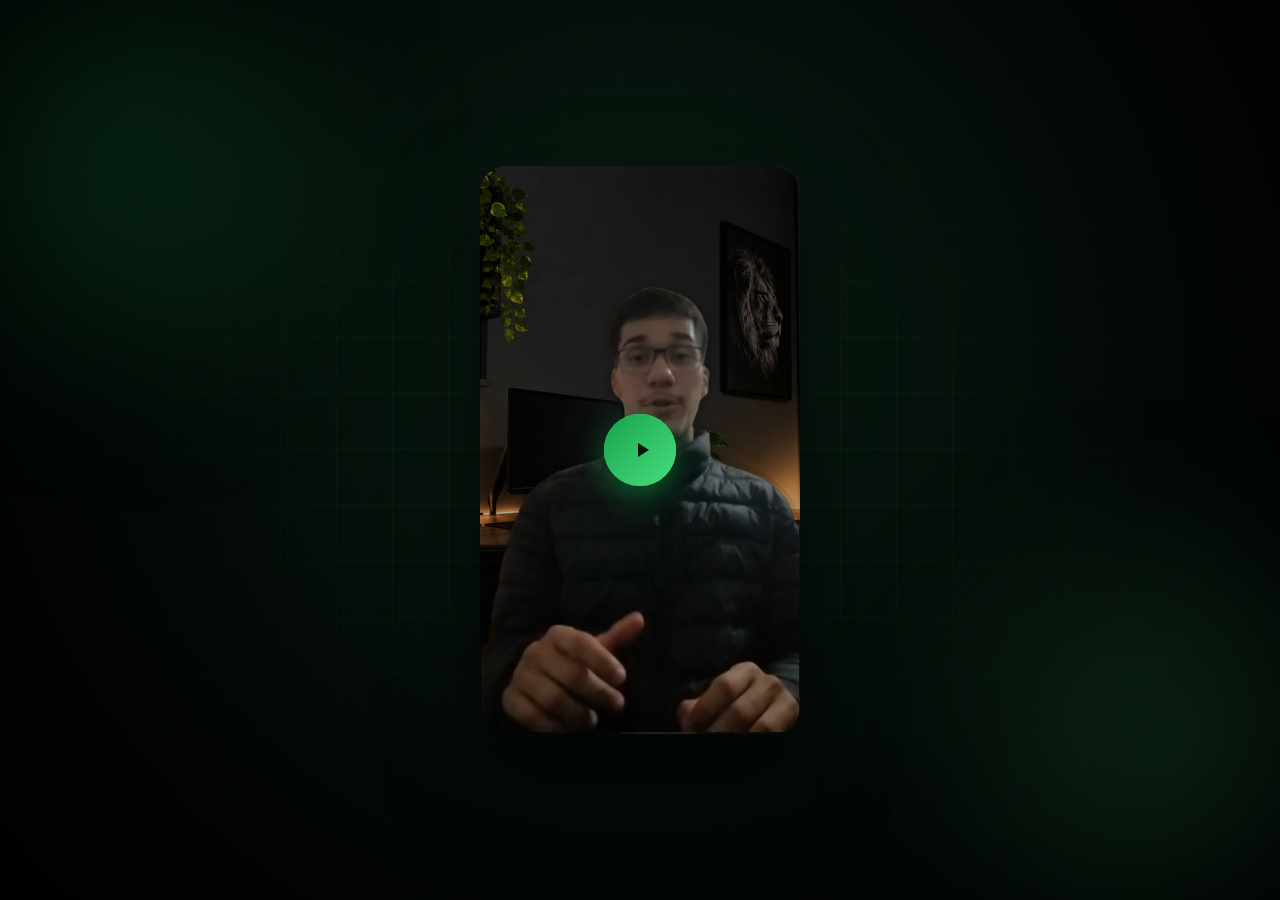
==== index.html @ c5a42fb6 "Meu primeiro commit" ====
<!DOCTYPE html>
<html lang="pt-br">
<head>
<meta charset="UTF-8">
<meta name="viewport" content="width=device-width, initial-scale=1.0, viewport-fit=cover">
<title>FinanCerto | Yago</title>
<link href="https://fonts.googleapis.com/css2?family=Plus+Jakarta+Sans:wght@400;600;800&display=swap" rel="stylesheet">
<style>
:root{--vi-primary:#4ade80;--vi-primary-dark:#16a34a;--vi-bg:#030705;box-sizing:border-box;padding-top:env(safe-area-inset-top,0px);padding-bottom:env(safe-area-inset-bottom,0px)}html{scroll-padding-top:env(safe-area-inset-top,0px)}
#vi-wrap,#vi-wrap *{box-sizing:border-box}
#vi-wrap{position:fixed;inset:0;z-index:999999;display:flex;align-items:center;justify-content:center;background:radial-gradient(circle at 50% 38%,#0a1f13 0%,var(--vi-bg) 62%,#000 100%);clip-path:circle(150% at 50% 50%);transition:clip-path 1.5s cubic-bezier(.65,0,.35,1);font-family:'Plus Jakarta Sans',sans-serif}
#vi-wrap.vi-hide{clip-path:circle(0% at 50% 50%);pointer-events:none}
.vi-grid{position:absolute;inset:0;background-image:linear-gradient(rgba(74,222,128,.05) 1px,transparent 1px),linear-gradient(90deg,rgba(74,222,128,.05) 1px,transparent 1px);background-size:56px 56px;-webkit-mask-image:radial-gradient(ellipse at center,#000 15%,transparent 75%);mask-image:radial-gradient(ellipse at center,#000 15%,transparent 75%);animation:vi-drift 30s linear infinite}
@keyframes vi-drift{to{background-position:56px 56px,56px 56px}}
.vi-orb{position:absolute;width:60vw;height:60vw;max-width:520px;max-height:520px;border-radius:50%;filter:blur(70px);background:radial-gradient(circle,rgba(22,163,74,.22),transparent 70%);animation:vi-float 12s ease-in-out infinite alternate}
.vi-orb.o2{right:-10%;bottom:-10%;animation-delay:-6s;background:radial-gradient(circle,rgba(74,222,128,.16),transparent 70%)}
.vi-orb.o1{left:-10%;top:-10%}
@keyframes vi-float{to{transform:translate(6%,8%) scale(1.15)}}
@property --vi-ang{syntax:'<angle>';inherits:false;initial-value:0deg}
#vi-frame{position:relative;width:min(80vw,320px);aspect-ratio:9/16;border-radius:26px;overflow:hidden;background:#000;box-shadow:0 40px 90px rgba(0,0,0,.65);opacity:0;transform:scale(.86) translateY(26px);animation:vi-in .9s cubic-bezier(.175,.885,.32,1.275) .2s forwards}
@keyframes vi-in{to{opacity:1;transform:scale(1) translateY(0)}}
#vi-frame.vi-end{transition:transform .55s cubic-bezier(.55,0,1,.45),opacity .55s ease,filter .55s ease;transform:scale(.45) translateY(-14px);opacity:0;filter:blur(10px)}
#vi-frame::before{content:"";position:absolute;inset:-2px;border-radius:28px;padding:2px;background:conic-gradient(from var(--vi-ang),transparent 0deg,rgba(74,222,128,.95) 55deg,transparent 130deg,transparent 360deg);-webkit-mask:linear-gradient(#000 0 0) content-box,linear-gradient(#000 0 0);-webkit-mask-composite:xor;mask-composite:exclude;animation:vi-ring 3s linear infinite;pointer-events:none}
@keyframes vi-ring{to{--vi-ang:360deg}}
#vi-video{width:100%;height:100%;object-fit:cover;display:block;background:#000}
#vi-play{position:absolute;inset:0;display:flex;align-items:center;justify-content:center;background:rgba(3,7,5,.32);border:0;cursor:pointer;transition:opacity .45s ease,transform .45s ease}
#vi-play.vi-hidden{opacity:0;transform:scale(.85);pointer-events:none}
#vi-play .vi-core{position:relative;width:72px;height:72px;border-radius:50%;background:linear-gradient(135deg,var(--vi-primary-dark),var(--vi-primary));display:flex;align-items:center;justify-content:center;box-shadow:0 10px 30px rgba(22,163,74,.55);transition:transform .35s cubic-bezier(.175,.885,.32,1.275)}
#vi-play:hover .vi-core{transform:scale(1.08)}
#vi-play svg{width:24px;height:24px;fill:#04140b;margin-left:4px}
.vi-ripple{position:absolute;width:72px;height:72px;border-radius:50%;border:2px solid rgba(74,222,128,.5);animation:vi-pulse 2.4s ease-out infinite}
.vi-ripple.d2{animation-delay:.8s}
.vi-ripple.d3{animation-delay:1.6s}
@keyframes vi-pulse{0%{transform:scale(.9);opacity:.9}100%{transform:scale(2.3);opacity:0}}
#vi-flash{position:fixed;inset:0;z-index:1000000;background:radial-gradient(circle,rgba(198,255,222,.95),rgba(74,222,128,.3) 38%,transparent 72%);opacity:0;pointer-events:none;mix-blend-mode:screen}
#vi-flash.vi-go{animation:vi-flash .85s ease-out forwards}
@keyframes vi-flash{0%{opacity:0}14%{opacity:1}100%{opacity:0}}
.vi-p{position:fixed;left:50%;top:50%;width:6px;height:6px;border-radius:50%;background:var(--vi-primary);box-shadow:0 0 10px var(--vi-primary);z-index:1000000;animation:vi-burst .95s cubic-bezier(.16,.84,.44,1) forwards}
@keyframes vi-burst{to{transform:translate(var(--tx),var(--ty)) scale(0);opacity:0}}
#vi-site{position:fixed;inset:0;width:100%;height:100%;border:0;background:var(--vi-bg)}
body.vi-active{overflow:hidden !important;height:100%}

</style>
</head>
<body class="vi-active">
<iframe id="vi-site" src="financerto.html" title="FinanCerto"></iframe>
<div id="vi-wrap">
  <div class="vi-grid"></div>
  <div class="vi-orb o1"></div>
  <div class="vi-orb o2"></div>
  <div id="vi-frame">
    <video id="vi-video" playsinline preload="auto" poster="[data-uri]">
      <source src="video.mp4" type="video/mp4">
    </video>
    <button id="vi-play" aria-label="Assistir ao vídeo">
      <span class="vi-ripple"></span><span class="vi-ripple d2"></span><span class="vi-ripple d3"></span>
      <span class="vi-core"><svg viewBox="0 0 24 24"><path d="M8 5v14l11-7z"/></svg></span>
    </button>
  </div>
</div>
<div id="vi-flash"></div>
<script>
(function(){
  var video=document.getElementById('vi-video'),play=document.getElementById('vi-play'),
      wrap=document.getElementById('vi-wrap'),frame=document.getElementById('vi-frame'),
      flash=document.getElementById('vi-flash');
  play.addEventListener('click',function(){
    video.muted=false;
    video.play().catch(function(){});
    play.classList.add('vi-hidden');
  });
  video.addEventListener('ended',function(){
    frame.classList.add('vi-end');
    burst();
    flash.classList.add('vi-go');
    setTimeout(function(){wrap.classList.add('vi-hide');},260);
    setTimeout(function(){wrap.style.display='none';document.body.classList.remove('vi-active');},1750);
  });
  function burst(){
    for(var i=0;i<26;i++){
      var a=Math.random()*Math.PI*2,d=110+Math.random()*250,p=document.createElement('div');
      p.className='vi-p';
      p.style.setProperty('--tx',(Math.cos(a)*d)+'px');
      p.style.setProperty('--ty',(Math.sin(a)*d)+'px');
      p.style.animationDelay=(Math.random()*.15)+'s';
      document.body.appendChild(p);
      p.addEventListener('animationend',function(){this.remove();});
    }
  }
})();
</script>
</body>
</html>
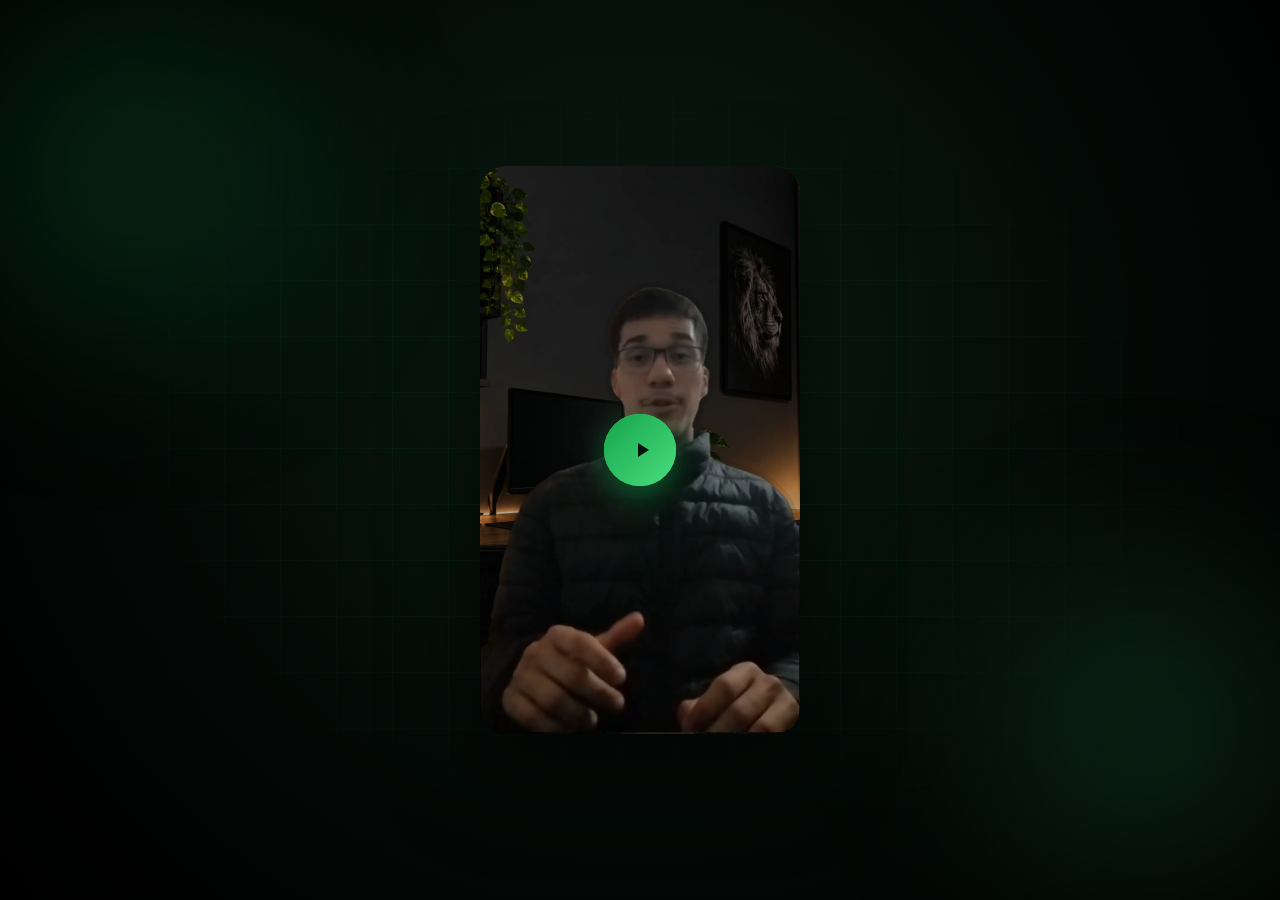
==== commit dfc00d0f: "Corrige apresentação e botão de replay" ====
--- a/index.html
+++ b/index.html
@@ -61,24 +61,50 @@
 <div id="vi-flash"></div>
 <script>
 (function(){
-  var video=document.getElementById('vi-video'),play=document.getElementById('vi-play'),
-      wrap=document.getElementById('vi-wrap'),frame=document.getElementById('vi-frame'),
-      flash=document.getElementById('vi-flash');
+  var video=document.getElementById('vi-video'),
+      play=document.getElementById('vi-play'),
+      wrap=document.getElementById('vi-wrap'),
+      frame=document.getElementById('vi-frame'),
+      flash=document.getElementById('vi-flash'),
+      seenKey='fincerto_video_seen';
+
+  var alreadySeen=false;
+  try {
+    alreadySeen=localStorage.getItem(seenKey)==='1';
+  } catch(e) {}
+
+  if(alreadySeen){
+    wrap.style.display='none';
+    document.body.classList.remove('vi-active');
+    return;
+  }
+
   play.addEventListener('click',function(){
     video.muted=false;
     video.play().catch(function(){});
     play.classList.add('vi-hidden');
   });
+
   video.addEventListener('ended',function(){
+    try {
+      localStorage.setItem(seenKey,'1');
+    } catch(e) {}
+
     frame.classList.add('vi-end');
     burst();
     flash.classList.add('vi-go');
     setTimeout(function(){wrap.classList.add('vi-hide');},260);
-    setTimeout(function(){wrap.style.display='none';document.body.classList.remove('vi-active');},1750);
+    setTimeout(function(){
+      wrap.style.display='none';
+      document.body.classList.remove('vi-active');
+    },1750);
   });
+
   function burst(){
     for(var i=0;i<26;i++){
-      var a=Math.random()*Math.PI*2,d=110+Math.random()*250,p=document.createElement('div');
+      var a=Math.random()*Math.PI*2,
+          d=110+Math.random()*250,
+          p=document.createElement('div');
       p.className='vi-p';
       p.style.setProperty('--tx',(Math.cos(a)*d)+'px');
       p.style.setProperty('--ty',(Math.sin(a)*d)+'px');
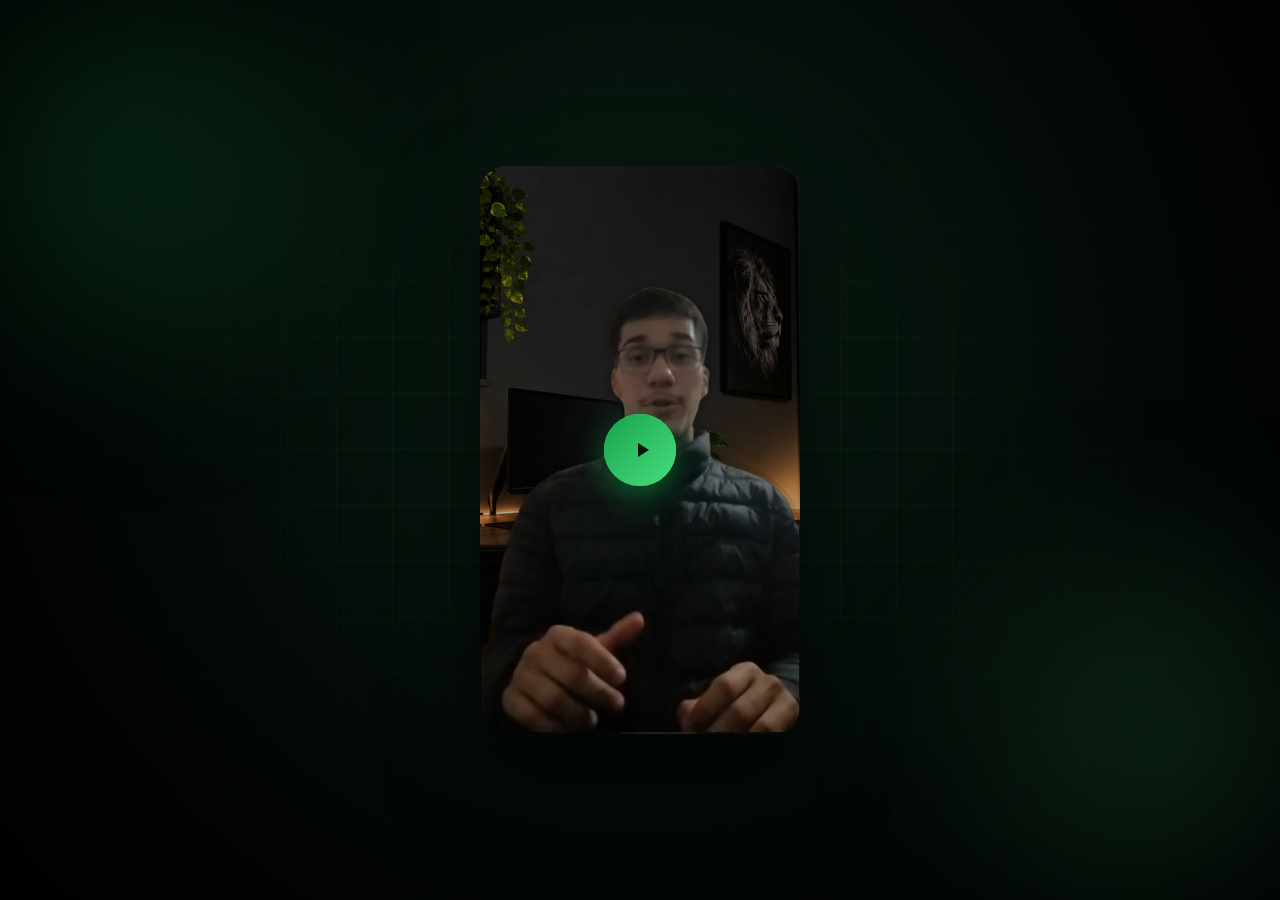
==== commit 67ca4e5f: "Restaura nomes dos arquivos principais" ====
--- a/index.html
+++ b/index.html
@@ -22,6 +22,32 @@
 #vi-frame.vi-end{transition:transform .55s cubic-bezier(.55,0,1,.45),opacity .55s ease,filter .55s ease;transform:scale(.45) translateY(-14px);opacity:0;filter:blur(10px)}
 #vi-frame::before{content:"";position:absolute;inset:-2px;border-radius:28px;padding:2px;background:conic-gradient(from var(--vi-ang),transparent 0deg,rgba(74,222,128,.95) 55deg,transparent 130deg,transparent 360deg);-webkit-mask:linear-gradient(#000 0 0) content-box,linear-gradient(#000 0 0);-webkit-mask-composite:xor;mask-composite:exclude;animation:vi-ring 3s linear infinite;pointer-events:none}
 @keyframes vi-ring{to{--vi-ang:360deg}}
+
+#vi-cinema{position:absolute;inset:0;z-index:8;display:flex;align-items:center;justify-content:center;pointer-events:none;overflow:hidden}
+.vi-cue{position:absolute;left:50%;top:50%;width:min(92%,520px);transform:translate(-50%,-50%) scale(.92);opacity:0;filter:blur(10px);transition:opacity .7s ease,transform .9s cubic-bezier(.2,.85,.2,1),filter .7s ease}
+.vi-cue.show{opacity:1;transform:translate(-50%,-50%) scale(1);filter:blur(0)}
+.vi-cue.hide{opacity:0;transform:translate(-50%,-50%) scale(1.05);filter:blur(8px);transition-duration:.55s}
+.vi-premium{padding:28px 30px 26px;border:1px solid rgba(110,255,163,.26);border-radius:24px;background:linear-gradient(180deg,rgba(4,17,10,.84),rgba(3,8,5,.62));box-shadow:0 24px 80px rgba(0,0,0,.46),inset 0 1px 0 rgba(255,255,255,.05);backdrop-filter:blur(10px);text-align:center}
+.vi-kicker{display:inline-flex;align-items:center;gap:10px;color:#8bffb2;font-size:11px;letter-spacing:.2em;font-weight:800;text-transform:uppercase}
+.vi-kicker::before{content:'';width:26px;height:1px;background:linear-gradient(90deg,transparent,#4ade80);box-shadow:0 0 12px rgba(74,222,128,.75)}
+.vi-brand{margin:10px 0 4px;font-size:clamp(34px,7vw,58px);font-weight:800;letter-spacing:-.055em;color:#f2fff7;text-shadow:0 0 28px rgba(74,222,128,.14)}
+.vi-brand span{color:#4ade80}
+.vi-name{margin-top:14px;font-size:clamp(25px,6vw,42px);font-weight:800;letter-spacing:-.04em;color:#fff}
+.vi-role{margin-top:8px;color:rgba(240,255,246,.78);font-size:13px;letter-spacing:.08em;text-transform:uppercase}
+.vi-meta{margin-top:12px;color:rgba(240,255,246,.58);font-size:12px}
+.vi-line{width:84px;height:2px;margin:18px auto 0;border-radius:99px;background:linear-gradient(90deg,transparent,#4ade80,transparent);box-shadow:0 0 16px rgba(74,222,128,.55)}
+.vi-social{display:flex;align-items:center;gap:16px;padding:18px 20px;border:1px solid rgba(110,255,163,.22);border-radius:22px;background:rgba(2,10,6,.78);box-shadow:0 24px 70px rgba(0,0,0,.5);backdrop-filter:blur(12px)}
+.vi-social-icon{width:58px;height:58px;border-radius:18px;display:grid;place-items:center;flex:0 0 auto;background:linear-gradient(135deg,#0e1d13,#0a120d);border:1px solid rgba(110,255,163,.24);box-shadow:inset 0 1px 0 rgba(255,255,255,.06),0 10px 34px rgba(0,0,0,.35)}
+.vi-social-icon svg{width:30px;height:30px;fill:none;stroke:#8bffb2;stroke-width:1.8}
+.vi-social-copy{text-align:left;min-width:0}
+.vi-social-eyebrow{font-size:10px;letter-spacing:.18em;font-weight:800;color:#7dffab}
+.vi-social-title{margin-top:4px;font-size:17px;font-weight:800;color:#fff}
+.vi-social-handle{margin-top:3px;font-size:12px;color:rgba(240,255,246,.68);white-space:nowrap;overflow:hidden;text-overflow:ellipsis}
+.vi-pill{margin-left:auto;display:inline-flex;align-items:center;justify-content:center;padding:10px 13px;border-radius:999px;border:1px solid rgba(74,222,128,.32);background:rgba(74,222,128,.1);color:#b8ffd0;font-size:11px;font-weight:800;letter-spacing:.08em;text-transform:uppercase}
+.vi-scan{position:absolute;left:-20%;right:-20%;top:0;height:2px;background:linear-gradient(90deg,transparent,rgba(139,255,178,.95),transparent);filter:blur(.2px);animation:vi-scan 2.1s linear infinite}
+@keyframes vi-scan{from{transform:translateY(-20px);opacity:0}18%{opacity:1}100%{transform:translateY(180px);opacity:0}}
+@media (max-width:520px){.vi-premium{padding:22px 20px}.vi-social{padding:14px 14px;gap:12px}.vi-social-icon{width:50px;height:50px;border-radius:15px}.vi-pill{padding:9px 10px;font-size:10px}}
+
 #vi-video{width:100%;height:100%;object-fit:cover;display:block;background:#000}
 #vi-play{position:absolute;inset:0;display:flex;align-items:center;justify-content:center;background:rgba(3,7,5,.32);border:0;cursor:pointer;transition:opacity .45s ease,transform .45s ease}
 #vi-play.vi-hidden{opacity:0;transform:scale(.85);pointer-events:none}
@@ -56,6 +82,41 @@
       <span class="vi-ripple"></span><span class="vi-ripple d2"></span><span class="vi-ripple d3"></span>
       <span class="vi-core"><svg viewBox="0 0 24 24"><path d="M8 5v14l11-7z"/></svg></span>
     </button>
+    <div id="vi-cinema" aria-hidden="true">
+      <div class="vi-cue vi-premium" id="vi-cue-name">
+        <div class="vi-kicker">FinanCerto • apresentação</div>
+        <div class="vi-brand">Finan<span>Certo</span></div>
+        <div class="vi-name">Yago de Assis</div>
+        <div class="vi-role">1º ano • Desenvolvimento de Sistemas</div>
+        <div class="vi-meta">Projeto desenvolvido para a feira de programação</div>
+        <div class="vi-line"></div>
+        <div class="vi-scan"></div>
+      </div>
+
+      <div class="vi-cue vi-social" id="vi-cue-instagram">
+        <div class="vi-social-icon">
+          <svg viewBox="0 0 24 24" aria-hidden="true"><rect x="3.2" y="3.2" width="17.6" height="17.6" rx="5"></rect><circle cx="12" cy="12" r="4.1"></circle><circle cx="17.55" cy="6.55" r="1"></circle></svg>
+        </div>
+        <div class="vi-social-copy">
+          <div class="vi-social-eyebrow">INSTAGRAM</div>
+          <div class="vi-social-title">Me acompanha por lá</div>
+          <div class="vi-social-handle">@yago._.assis</div>
+        </div>
+        <div class="vi-pill">Seguir</div>
+      </div>
+
+      <div class="vi-cue vi-social" id="vi-cue-whatsapp">
+        <div class="vi-social-icon">
+          <svg viewBox="0 0 24 24" aria-hidden="true"><path d="M20.2 11.4a8.15 8.15 0 0 1-12.13 7.1L4 20l1.52-3.89A8.15 8.15 0 1 1 20.2 11.4Z"></path><path d="M8.4 8.1c.3-.3.6-.34.9-.09l1.04 1.03c.24.24.29.55.1.84l-.52.77a6.2 6.2 0 0 0 3.42 3.42l.77-.52c.29-.19.6-.14.84.1l1.03 1.04c.25.3.21.6-.09.9-.5.5-1.07.72-1.68.67-2.02-.18-5.92-3.2-6.6-5.84-.15-.58.05-1.18.59-1.72Z"></path></svg>
+        </div>
+        <div class="vi-social-copy">
+          <div class="vi-social-eyebrow">WHATSAPP</div>
+          <div class="vi-social-title">Fala comigo</div>
+          <div class="vi-social-handle">(19) 99244-0358</div>
+        </div>
+        <div class="vi-pill">Chamar</div>
+      </div>
+    </div>
   </div>
 </div>
 <div id="vi-flash"></div>
@@ -66,12 +127,65 @@
       wrap=document.getElementById('vi-wrap'),
       frame=document.getElementById('vi-frame'),
       flash=document.getElementById('vi-flash'),
+      cueName=document.getElementById('vi-cue-name'),
+      cueInstagram=document.getElementById('vi-cue-instagram'),
+      cueWhatsapp=document.getElementById('vi-cue-whatsapp'),
       seenKey='fincerto_video_seen';
 
-  var alreadySeen=false;
-  try {
-    alreadySeen=localStorage.getItem(seenKey)==='1';
-  } catch(e) {}
+  /* AJUSTE ESTES TEMPOS para sincronizar com as falas do seu vídeo.
+     Os valores estão em segundos desde o início do vídeo. */
+  var cueTimes={
+    name:0.8,
+    instagram:6.0,
+    whatsapp:12.0
+  };
+
+  var alreadySeen=false,
+      lastTime=0,
+      currentCue=null,
+      cueState={name:false,instagram:false,whatsapp:false};
+
+  function hideCue(el){
+    if(!el) return;
+    el.classList.remove('show');
+    el.classList.add('hide');
+  }
+
+  function showCue(el,key,duration){
+    if(!el || cueState[key]) return;
+    cueState[key]=true;
+    if(currentCue && currentCue!==el) hideCue(currentCue);
+    currentCue=el;
+    el.classList.remove('hide');
+    void el.offsetWidth;
+    el.classList.add('show');
+    window.setTimeout(function(){ hideCue(el); }, duration || 3600);
+    window.setTimeout(function(){
+      if(currentCue===el) currentCue=null;
+    }, (duration || 3600)+650);
+  }
+
+  function resetCues(){
+    cueState={name:false,instagram:false,whatsapp:false};
+    [cueName,cueInstagram,cueWhatsapp].forEach(function(el){
+      if(!el) return;
+      el.classList.remove('show','hide');
+    });
+    currentCue=null;
+    lastTime=0;
+  }
+
+  function syncCues(){
+    var t=video.currentTime || 0;
+    if(lastTime>t+0.5){ resetCues(); }
+    lastTime=t;
+
+    if(t>=cueTimes.name) showCue(cueName,'name',3600);
+    if(t>=cueTimes.instagram) showCue(cueInstagram,'instagram',3600);
+    if(t>=cueTimes.whatsapp) showCue(cueWhatsapp,'whatsapp',3600);
+  }
+
+  try { alreadySeen=localStorage.getItem(seenKey)==='1'; } catch(e) {}
 
   if(alreadySeen){
     wrap.style.display='none';
@@ -81,19 +195,24 @@
 
   play.addEventListener('click',function(){
     video.muted=false;
-    video.play().catch(function(){});
-    play.classList.add('vi-hidden');
+    video.play().then(function(){
+      play.classList.add('vi-hidden');
+    }).catch(function(){
+      video.muted=true;
+      video.play().then(function(){ play.classList.add('vi-hidden'); }).catch(function(){});
+    });
   });
 
+  video.addEventListener('timeupdate',syncCues);
+  video.addEventListener('seeked',syncCues);
+
   video.addEventListener('ended',function(){
-    try {
-      localStorage.setItem(seenKey,'1');
-    } catch(e) {}
-
+    try { localStorage.setItem(seenKey,'1'); } catch(e) {}
+    [cueName,cueInstagram,cueWhatsapp].forEach(hideCue);
     frame.classList.add('vi-end');
     burst();
     flash.classList.add('vi-go');
-    setTimeout(function(){wrap.classList.add('vi-hide');},260);
+    setTimeout(function(){ wrap.classList.add('vi-hide'); },260);
     setTimeout(function(){
       wrap.style.display='none';
       document.body.classList.remove('vi-active');
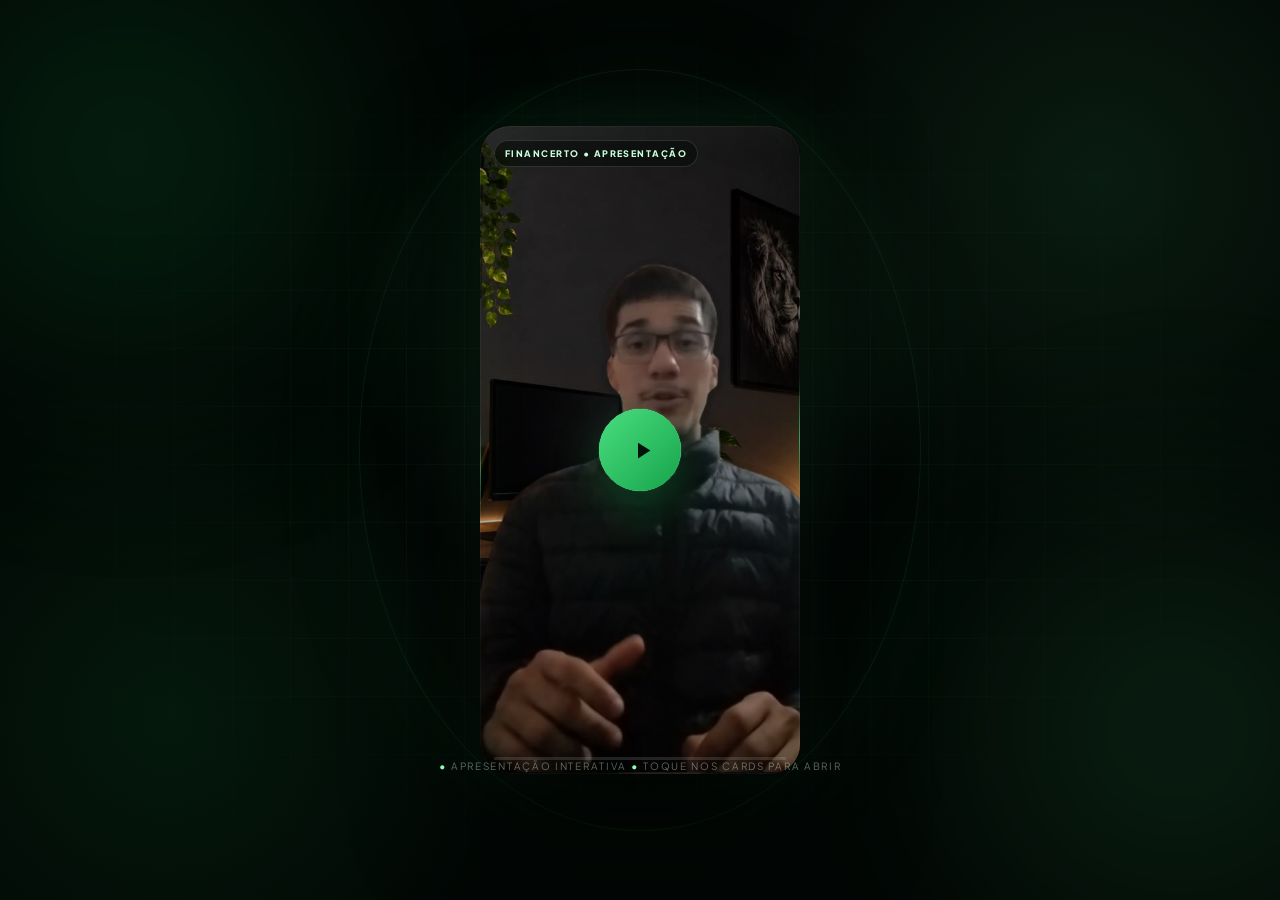
==== commit 9dd2e949: "Corrige nomes dos arquivos do site" ====
--- a/index.html
+++ b/index.html
@@ -6,118 +6,139 @@
 <title>FinanCerto | Yago</title>
 <link href="https://fonts.googleapis.com/css2?family=Plus+Jakarta+Sans:wght@400;600;800&display=swap" rel="stylesheet">
 <style>
-:root{--vi-primary:#4ade80;--vi-primary-dark:#16a34a;--vi-bg:#030705;box-sizing:border-box;padding-top:env(safe-area-inset-top,0px);padding-bottom:env(safe-area-inset-bottom,0px)}html{scroll-padding-top:env(safe-area-inset-top,0px)}
-#vi-wrap,#vi-wrap *{box-sizing:border-box}
-#vi-wrap{position:fixed;inset:0;z-index:999999;display:flex;align-items:center;justify-content:center;background:radial-gradient(circle at 50% 38%,#0a1f13 0%,var(--vi-bg) 62%,#000 100%);clip-path:circle(150% at 50% 50%);transition:clip-path 1.5s cubic-bezier(.65,0,.35,1);font-family:'Plus Jakarta Sans',sans-serif}
-#vi-wrap.vi-hide{clip-path:circle(0% at 50% 50%);pointer-events:none}
-.vi-grid{position:absolute;inset:0;background-image:linear-gradient(rgba(74,222,128,.05) 1px,transparent 1px),linear-gradient(90deg,rgba(74,222,128,.05) 1px,transparent 1px);background-size:56px 56px;-webkit-mask-image:radial-gradient(ellipse at center,#000 15%,transparent 75%);mask-image:radial-gradient(ellipse at center,#000 15%,transparent 75%);animation:vi-drift 30s linear infinite}
-@keyframes vi-drift{to{background-position:56px 56px,56px 56px}}
-.vi-orb{position:absolute;width:60vw;height:60vw;max-width:520px;max-height:520px;border-radius:50%;filter:blur(70px);background:radial-gradient(circle,rgba(22,163,74,.22),transparent 70%);animation:vi-float 12s ease-in-out infinite alternate}
-.vi-orb.o2{right:-10%;bottom:-10%;animation-delay:-6s;background:radial-gradient(circle,rgba(74,222,128,.16),transparent 70%)}
-.vi-orb.o1{left:-10%;top:-10%}
-@keyframes vi-float{to{transform:translate(6%,8%) scale(1.15)}}
-@property --vi-ang{syntax:'<angle>';inherits:false;initial-value:0deg}
-#vi-frame{position:relative;width:min(80vw,320px);aspect-ratio:9/16;border-radius:26px;overflow:hidden;background:#000;box-shadow:0 40px 90px rgba(0,0,0,.65);opacity:0;transform:scale(.86) translateY(26px);animation:vi-in .9s cubic-bezier(.175,.885,.32,1.275) .2s forwards}
-@keyframes vi-in{to{opacity:1;transform:scale(1) translateY(0)}}
-#vi-frame.vi-end{transition:transform .55s cubic-bezier(.55,0,1,.45),opacity .55s ease,filter .55s ease;transform:scale(.45) translateY(-14px);opacity:0;filter:blur(10px)}
-#vi-frame::before{content:"";position:absolute;inset:-2px;border-radius:28px;padding:2px;background:conic-gradient(from var(--vi-ang),transparent 0deg,rgba(74,222,128,.95) 55deg,transparent 130deg,transparent 360deg);-webkit-mask:linear-gradient(#000 0 0) content-box,linear-gradient(#000 0 0);-webkit-mask-composite:xor;mask-composite:exclude;animation:vi-ring 3s linear infinite;pointer-events:none}
-@keyframes vi-ring{to{--vi-ang:360deg}}
-
-#vi-cinema{position:absolute;inset:0;z-index:8;display:flex;align-items:center;justify-content:center;pointer-events:none;overflow:hidden}
-.vi-cue{position:absolute;left:50%;top:50%;width:min(92%,520px);transform:translate(-50%,-50%) scale(.92);opacity:0;filter:blur(10px);transition:opacity .7s ease,transform .9s cubic-bezier(.2,.85,.2,1),filter .7s ease}
-.vi-cue.show{opacity:1;transform:translate(-50%,-50%) scale(1);filter:blur(0)}
-.vi-cue.hide{opacity:0;transform:translate(-50%,-50%) scale(1.05);filter:blur(8px);transition-duration:.55s}
-.vi-premium{padding:28px 30px 26px;border:1px solid rgba(110,255,163,.26);border-radius:24px;background:linear-gradient(180deg,rgba(4,17,10,.84),rgba(3,8,5,.62));box-shadow:0 24px 80px rgba(0,0,0,.46),inset 0 1px 0 rgba(255,255,255,.05);backdrop-filter:blur(10px);text-align:center}
-.vi-kicker{display:inline-flex;align-items:center;gap:10px;color:#8bffb2;font-size:11px;letter-spacing:.2em;font-weight:800;text-transform:uppercase}
-.vi-kicker::before{content:'';width:26px;height:1px;background:linear-gradient(90deg,transparent,#4ade80);box-shadow:0 0 12px rgba(74,222,128,.75)}
-.vi-brand{margin:10px 0 4px;font-size:clamp(34px,7vw,58px);font-weight:800;letter-spacing:-.055em;color:#f2fff7;text-shadow:0 0 28px rgba(74,222,128,.14)}
-.vi-brand span{color:#4ade80}
-.vi-name{margin-top:14px;font-size:clamp(25px,6vw,42px);font-weight:800;letter-spacing:-.04em;color:#fff}
-.vi-role{margin-top:8px;color:rgba(240,255,246,.78);font-size:13px;letter-spacing:.08em;text-transform:uppercase}
-.vi-meta{margin-top:12px;color:rgba(240,255,246,.58);font-size:12px}
-.vi-line{width:84px;height:2px;margin:18px auto 0;border-radius:99px;background:linear-gradient(90deg,transparent,#4ade80,transparent);box-shadow:0 0 16px rgba(74,222,128,.55)}
-.vi-social{display:flex;align-items:center;gap:16px;padding:18px 20px;border:1px solid rgba(110,255,163,.22);border-radius:22px;background:rgba(2,10,6,.78);box-shadow:0 24px 70px rgba(0,0,0,.5);backdrop-filter:blur(12px)}
-.vi-social-icon{width:58px;height:58px;border-radius:18px;display:grid;place-items:center;flex:0 0 auto;background:linear-gradient(135deg,#0e1d13,#0a120d);border:1px solid rgba(110,255,163,.24);box-shadow:inset 0 1px 0 rgba(255,255,255,.06),0 10px 34px rgba(0,0,0,.35)}
-.vi-social-icon svg{width:30px;height:30px;fill:none;stroke:#8bffb2;stroke-width:1.8}
-.vi-social-copy{text-align:left;min-width:0}
-.vi-social-eyebrow{font-size:10px;letter-spacing:.18em;font-weight:800;color:#7dffab}
-.vi-social-title{margin-top:4px;font-size:17px;font-weight:800;color:#fff}
-.vi-social-handle{margin-top:3px;font-size:12px;color:rgba(240,255,246,.68);white-space:nowrap;overflow:hidden;text-overflow:ellipsis}
-.vi-pill{margin-left:auto;display:inline-flex;align-items:center;justify-content:center;padding:10px 13px;border-radius:999px;border:1px solid rgba(74,222,128,.32);background:rgba(74,222,128,.1);color:#b8ffd0;font-size:11px;font-weight:800;letter-spacing:.08em;text-transform:uppercase}
-.vi-scan{position:absolute;left:-20%;right:-20%;top:0;height:2px;background:linear-gradient(90deg,transparent,rgba(139,255,178,.95),transparent);filter:blur(.2px);animation:vi-scan 2.1s linear infinite}
-@keyframes vi-scan{from{transform:translateY(-20px);opacity:0}18%{opacity:1}100%{transform:translateY(180px);opacity:0}}
-@media (max-width:520px){.vi-premium{padding:22px 20px}.vi-social{padding:14px 14px;gap:12px}.vi-social-icon{width:50px;height:50px;border-radius:15px}.vi-pill{padding:9px 10px;font-size:10px}}
-
-#vi-video{width:100%;height:100%;object-fit:cover;display:block;background:#000}
-#vi-play{position:absolute;inset:0;display:flex;align-items:center;justify-content:center;background:rgba(3,7,5,.32);border:0;cursor:pointer;transition:opacity .45s ease,transform .45s ease}
-#vi-play.vi-hidden{opacity:0;transform:scale(.85);pointer-events:none}
-#vi-play .vi-core{position:relative;width:72px;height:72px;border-radius:50%;background:linear-gradient(135deg,var(--vi-primary-dark),var(--vi-primary));display:flex;align-items:center;justify-content:center;box-shadow:0 10px 30px rgba(22,163,74,.55);transition:transform .35s cubic-bezier(.175,.885,.32,1.275)}
-#vi-play:hover .vi-core{transform:scale(1.08)}
-#vi-play svg{width:24px;height:24px;fill:#04140b;margin-left:4px}
-.vi-ripple{position:absolute;width:72px;height:72px;border-radius:50%;border:2px solid rgba(74,222,128,.5);animation:vi-pulse 2.4s ease-out infinite}
-.vi-ripple.d2{animation-delay:.8s}
-.vi-ripple.d3{animation-delay:1.6s}
-@keyframes vi-pulse{0%{transform:scale(.9);opacity:.9}100%{transform:scale(2.3);opacity:0}}
-#vi-flash{position:fixed;inset:0;z-index:1000000;background:radial-gradient(circle,rgba(198,255,222,.95),rgba(74,222,128,.3) 38%,transparent 72%);opacity:0;pointer-events:none;mix-blend-mode:screen}
-#vi-flash.vi-go{animation:vi-flash .85s ease-out forwards}
-@keyframes vi-flash{0%{opacity:0}14%{opacity:1}100%{opacity:0}}
-.vi-p{position:fixed;left:50%;top:50%;width:6px;height:6px;border-radius:50%;background:var(--vi-primary);box-shadow:0 0 10px var(--vi-primary);z-index:1000000;animation:vi-burst .95s cubic-bezier(.16,.84,.44,1) forwards}
-@keyframes vi-burst{to{transform:translate(var(--tx),var(--ty)) scale(0);opacity:0}}
-#vi-site{position:fixed;inset:0;width:100%;height:100%;border:0;background:var(--vi-bg)}
-body.vi-active{overflow:hidden !important;height:100%}
-
-</style>
-</head>
+:root{--vi-green:#4ade80;--vi-green-2:#16a34a;--vi-mint:#d1fae5;--vi-bg:#020604;--vi-card:rgba(8,20,13,.76);--vi-border:rgba(116,255,171,.24)}
+*{box-sizing:border-box}
+html,body{margin:0;width:100%;height:100%;overflow:hidden}
+body{background:#020604;font-family:'Plus Jakarta Sans',sans-serif}
+#vi-site{position:fixed;inset:0;width:100%;height:100%;border:0;background:#020604}
+body.vi-active{overflow:hidden!important;height:100%}
+#vi-wrap{position:fixed;inset:0;z-index:999999;display:grid;place-items:center;background:
+ radial-gradient(circle at 50% 38%,rgba(13,48,29,.86),transparent 33%),
+ radial-gradient(circle at 13% 80%,rgba(22,163,74,.12),transparent 27%),
+ radial-gradient(circle at 86% 20%,rgba(74,222,128,.10),transparent 28%),#020604;
+ font-family:'Plus Jakarta Sans',sans-serif;transition:opacity .9s ease,visibility .9s ease}
+#vi-wrap.vi-hide{opacity:0;visibility:hidden;pointer-events:none}
+.vi-grid{position:absolute;inset:0;background-image:linear-gradient(rgba(74,222,128,.055) 1px,transparent 1px),linear-gradient(90deg,rgba(74,222,128,.055) 1px,transparent 1px);background-size:58px 58px;-webkit-mask-image:radial-gradient(ellipse at center,#000 10%,transparent 82%);mask-image:radial-gradient(ellipse at center,#000 10%,transparent 82%);animation:vi-grid 28s linear infinite;pointer-events:none}
+@keyframes vi-grid{to{background-position:58px 58px,58px 58px}}
+.vi-orb{position:absolute;width:min(52vw,680px);aspect-ratio:1;border-radius:50%;filter:blur(90px);pointer-events:none;background:radial-gradient(circle,rgba(22,163,74,.20),transparent 68%);animation:vi-orb 11s ease-in-out infinite alternate}
+.vi-orb.o1{left:-16%;top:-20%}.vi-orb.o2{right:-18%;bottom:-18%;animation-delay:-5s;background:radial-gradient(circle,rgba(74,222,128,.14),transparent 70%)}
+@keyframes vi-orb{to{transform:translate(5%,7%) scale(1.14)}}
+
+#vi-stage{position:relative;width:min(1180px,96vw);height:min(820px,92vh);display:grid;grid-template-columns:minmax(250px,1fr) 320px minmax(250px,1fr);align-items:center;gap:38px;isolation:isolate}
+#vi-stage::before{content:"";position:absolute;left:50%;top:50%;width:560px;height:760px;transform:translate(-50%,-50%);border-radius:50%;border:1px solid rgba(116,255,171,.08);box-shadow:0 0 120px rgba(74,222,128,.05),inset 0 0 90px rgba(74,222,128,.035);pointer-events:none}
+.vi-side{position:relative;display:flex;flex-direction:column;justify-content:center;min-height:100%;pointer-events:none}
+.vi-side.left{align-items:flex-end}.vi-side.right{align-items:flex-start}
+.vi-card{position:relative;width:min(340px,100%);color:#fff;text-decoration:none;pointer-events:none;visibility:hidden;opacity:0;filter:blur(12px);transform:translateX(-44px) scale(.96);transition:opacity .55s ease,filter .65s ease,transform .75s cubic-bezier(.18,.9,.2,1),visibility 0s linear .65s;outline:none}
+.vi-side.right .vi-card{transform:translateX(44px) scale(.96)}
+.vi-card.is-live{visibility:visible;opacity:1;filter:blur(0);transform:translateX(0) scale(1);pointer-events:auto;transition-delay:0s}
+.vi-card:hover{transform:translateY(-5px) scale(1.015)}
+.vi-card::before{content:"";position:absolute;inset:-1px;border-radius:26px;padding:1px;background:linear-gradient(135deg,rgba(183,255,208,.42),rgba(74,222,128,.04) 50%,rgba(22,163,74,.34));-webkit-mask:linear-gradient(#000 0 0) content-box,linear-gradient(#000 0 0);-webkit-mask-composite:xor;mask-composite:exclude;opacity:.9}
+.vi-card-inner{position:relative;border:1px solid var(--vi-border);border-radius:26px;padding:18px;background:linear-gradient(145deg,rgba(11,31,19,.82),rgba(2,9,5,.62));backdrop-filter:blur(18px);box-shadow:0 24px 70px rgba(0,0,0,.46),inset 0 1px 0 rgba(255,255,255,.06);overflow:hidden}
+.vi-card-inner::after{content:"";position:absolute;inset:-30% -10%;background:linear-gradient(100deg,transparent 35%,rgba(185,255,214,.12) 48%,transparent 61%);transform:translateX(-60%) rotate(8deg);transition:transform .75s ease;pointer-events:none}
+.vi-card:hover .vi-card-inner::after{transform:translateX(70%) rotate(8deg)}
+.vi-card .scan{position:absolute;left:-20%;right:-20%;top:0;height:2px;background:linear-gradient(90deg,transparent,rgba(171,255,197,.95),transparent);filter:blur(.2px);animation:scan 2.2s linear infinite;pointer-events:none}
+@keyframes scan{from{transform:translateY(-25px);opacity:0}18%{opacity:1}100%{transform:translateY(220px);opacity:0}}
+
+.vi-identity .markrow{display:flex;align-items:center;gap:14px}.vi-mark{width:56px;height:56px;border-radius:18px;display:grid;place-items:center;background:linear-gradient(135deg,#2fdc7c,#0e9e4d);box-shadow:0 12px 35px rgba(32,210,109,.26)}
+.vi-mark svg{width:32px;height:32px;fill:#04130a}.vi-identity .kicker,.vi-social .kicker{font-size:10px;letter-spacing:.19em;font-weight:800;color:#8affaf}.vi-identity h3{margin:3px 0 0;font-size:24px;letter-spacing:-.035em}.vi-identity p{margin:14px 0 0;color:rgba(237,255,244,.76);font-size:13px;line-height:1.55}.vi-identity .meta{display:flex;flex-wrap:wrap;gap:8px;margin-top:15px}.vi-chip{display:inline-flex;align-items:center;padding:7px 10px;border-radius:999px;border:1px solid rgba(116,255,171,.18);background:rgba(74,222,128,.07);color:#c6ffda;font-size:10px;font-weight:800;letter-spacing:.08em;text-transform:uppercase}.vi-identity .note{display:block;margin-top:12px;color:rgba(237,255,244,.46);font-size:11px}
+
+.vi-social .social-main{display:flex;align-items:center;gap:14px}.vi-social .social-icon{width:58px;height:58px;border-radius:18px;display:grid;place-items:center;flex:0 0 auto;background:linear-gradient(145deg,rgba(14,31,20,.98),rgba(5,11,8,.95));border:1px solid rgba(116,255,171,.22);box-shadow:inset 0 1px 0 rgba(255,255,255,.06),0 13px 32px rgba(0,0,0,.32)}.vi-social .social-icon svg{width:31px;height:31px;fill:none;stroke:#91ffb5;stroke-width:1.8}.vi-social .copy{min-width:0}.vi-social .title{margin-top:3px;font-size:19px;font-weight:800;letter-spacing:-.02em}.vi-social .handle{margin-top:4px;font-size:12px;color:rgba(237,255,244,.68)}.vi-action{margin-top:16px;display:flex;align-items:center;justify-content:space-between;gap:10px}.vi-cta{display:inline-flex;align-items:center;gap:8px;padding:11px 14px;border-radius:13px;border:1px solid rgba(116,255,171,.24);background:rgba(74,222,128,.09);color:#d1fae5;font-size:11px;font-weight:800;letter-spacing:.08em;text-transform:uppercase}.vi-arrow{font-size:17px;transition:transform .25s ease}.vi-card:hover .vi-arrow{transform:translate(3px,-2px)}.vi-hint{font-size:10px;color:rgba(237,255,244,.40)}
+
+#vi-frame{position:relative;width:320px;height:min(72vh,650px);border-radius:30px;background:#000;overflow:hidden;box-shadow:0 45px 120px rgba(0,0,0,.72),0 0 70px rgba(74,222,128,.09);z-index:20;opacity:0;transform:translateY(28px) scale(.95);animation:frame-in .9s cubic-bezier(.18,.82,.18,1) .15s forwards}
+@keyframes frame-in{to{opacity:1;transform:translateY(0) scale(1)}}
+#vi-frame::before{content:"";position:absolute;inset:-1px;border-radius:31px;padding:2px;background:conic-gradient(from 0deg,transparent 0 18%,rgba(74,222,128,.95),transparent 30% 68%,rgba(110,255,163,.6),transparent 78% 100%);-webkit-mask:linear-gradient(#000 0 0) content-box,linear-gradient(#000 0 0);-webkit-mask-composite:xor;mask-composite:exclude;animation:frame-ring 4s linear infinite;pointer-events:none;z-index:30}
+@keyframes frame-ring{to{transform:rotate(360deg)}}
+#vi-frame.vi-end{animation:frame-out .65s cubic-bezier(.55,0,1,.45) forwards}@keyframes frame-out{to{opacity:0;transform:scale(.82) translateY(-10px);filter:blur(8px)}}
+#vi-frame::after{content:"";position:absolute;inset:0;border-radius:30px;box-shadow:inset 0 0 0 1px rgba(255,255,255,.05),inset 0 0 60px rgba(74,222,128,.05);pointer-events:none;z-index:29}
+#vi-video{width:100%;height:100%;display:block;object-fit:cover;background:#000}
+#vi-play{position:absolute;inset:0;z-index:80;display:grid;place-items:center;border:0;background:linear-gradient(180deg,rgba(0,0,0,.10),rgba(0,0,0,.42));cursor:pointer;color:white;transition:opacity .45s ease,visibility .45s ease}
+#vi-play.vi-hidden{opacity:0;visibility:hidden;pointer-events:none}
+.vi-play-core{position:relative;width:82px;height:82px;border-radius:50%;display:grid;place-items:center;background:linear-gradient(135deg,#4ade80,#16a34a);box-shadow:0 18px 45px rgba(22,163,74,.35),0 0 0 1px rgba(255,255,255,.08);transition:transform .28s ease;z-index:2}.vi-play-core:hover{transform:scale(1.06)}.vi-play-core svg{width:27px;height:27px;fill:#04130a;margin-left:4px}.vi-ripple{position:absolute;width:82px;height:82px;border-radius:50%;border:1px solid rgba(116,255,171,.65);animation:ripple 2.2s ease-out infinite}.vi-ripple.r2{animation-delay:.72s}.vi-ripple.r3{animation-delay:1.44s}@keyframes ripple{0%{transform:scale(.92);opacity:.85}100%{transform:scale(2.45);opacity:0}}
+.vi-toplabel{position:absolute;left:14px;top:14px;z-index:82;padding:7px 10px;border-radius:999px;border:1px solid rgba(210,255,226,.14);background:rgba(2,8,5,.52);backdrop-filter:blur(8px);font-size:9px;font-weight:800;letter-spacing:.16em;color:#c7ffda;text-transform:uppercase}
+.vi-progress{position:absolute;left:14px;right:14px;bottom:14px;height:3px;border-radius:99px;background:rgba(255,255,255,.12);z-index:82;overflow:hidden}.vi-progress i{display:block;width:0;height:100%;background:linear-gradient(90deg,#16a34a,#4ade80,#d1fae5);box-shadow:0 0 12px rgba(74,222,128,.65)}
+.vi-linkline{position:absolute;height:1px;background:linear-gradient(90deg,transparent,rgba(110,255,163,.35),transparent);top:50%;width:150px;pointer-events:none;opacity:.0;transition:opacity .5s ease}.vi-linkline.left{right:100%}.vi-linkline.right{left:100%}.vi-card.is-live~.vi-linkline{}
+.vi-hud{position:absolute;left:50%;top:calc(50% + min(36vh,310px));transform:translate(-50%,0);font-size:10px;letter-spacing:.17em;color:rgba(221,255,233,.4);text-transform:uppercase;white-space:nowrap;pointer-events:none}.vi-hud b{color:#8dffb0}
+
+#vi-flash{position:fixed;inset:0;z-index:1000000;opacity:0;pointer-events:none;background:radial-gradient(circle,rgba(217,255,230,.96),rgba(74,222,128,.26) 28%,transparent 72%)}#vi-flash.vi-go{animation:flash .9s ease-out forwards}@keyframes flash{0%{opacity:0}12%{opacity:1}100%{opacity:0}}
+.vi-p{position:fixed;left:50%;top:50%;width:5px;height:5px;border-radius:50%;background:#7dffac;box-shadow:0 0 12px #7dffac;z-index:1000000;pointer-events:none;animation:burst .95s cubic-bezier(.16,.84,.44,1) forwards}@keyframes burst{to{transform:translate(var(--tx),var(--ty)) scale(0);opacity:0}}
+
+@media (max-width:980px){
+ #vi-stage{width:96vw;height:94vh;grid-template-columns:1fr;grid-template-rows:1fr auto 1fr;gap:0;justify-items:center}
+ #vi-frame{grid-row:2;width:min(290px,58vw);height:min(72vh,570px)}
+ .vi-side{position:absolute;inset:0;min-height:auto;display:block;pointer-events:none}
+ .vi-side.left,.vi-side.right{align-items:unset}
+ .vi-card{position:absolute;width:min(340px,76vw)}
+ .vi-side.left .vi-identity{left:50%;top:2%;transform:translate(-50%,-18px) scale(.96)}
+ .vi-side.left .vi-whatsapp{left:50%;bottom:2%;transform:translate(-50%,18px) scale(.96)}
+ .vi-side.right .vi-instagram{right:50%;bottom:2%;transform:translate(50%,18px) scale(.96)}
+ .vi-card.is-live{transform:translate(-50%,0) scale(1)}
+ .vi-side.right .vi-card.is-live{transform:translate(50%,0) scale(1)}
+ .vi-hud{top:auto;bottom:1.2%;font-size:9px}
+}
+@media (max-width:560px){
+ #vi-stage{height:96vh}.vi-card{width:min(330px,88vw)}#vi-frame{width:min(270px,64vw);height:min(66vh,500px);border-radius:26px}.vi-card-inner{padding:15px;border-radius:22px}.vi-identity h3{font-size:21px}.vi-social .title{font-size:16px}.vi-mark,.vi-social .social-icon{width:50px;height:50px;border-radius:15px}.vi-cta{padding:10px 11px;font-size:10px}.vi-hud{display:none}
+}
+@media (prefers-reduced-motion:reduce){*{animation-duration:.01ms!important;animation-iteration-count:1!important;transition-duration:.01ms!important}}
+</style></head>
 <body class="vi-active">
 <iframe id="vi-site" src="financerto.html" title="FinanCerto"></iframe>
 <div id="vi-wrap">
   <div class="vi-grid"></div>
   <div class="vi-orb o1"></div>
   <div class="vi-orb o2"></div>
-  <div id="vi-frame">
-    <video id="vi-video" playsinline preload="auto" poster="[data-uri]">
+
+  <div id="vi-stage">
+    <div class="vi-side left">
+      <a class="vi-card vi-identity" id="vi-cue-name" href="javascript:void(0)" aria-label="Apresentação do Yago">
+        <span class="vi-card-inner">
+          <span class="vi-mark" aria-hidden="true"><svg viewBox="0 0 24 24"><path d="M5 4h14a1 1 0 0 1 1 1v14a1 1 0 0 1-1 1H5a1 1 0 0 1-1-1V5a1 1 0 0 1 1-1Zm3 4v8h2V8H8Zm4 0v8h2V8h-2Zm4 0v8h2V8h-2Z"/></svg></span>
+          <span class="markrow">
+            <span><span class="kicker">APRESENTAÇÃO</span><h3>Yago de Assis</h3></span>
+          </span>
+          <p>1º ano • Desenvolvimento de Sistemas<br>Projeto desenvolvido para a feira de programação.</p>
+          <span class="meta"><span class="vi-chip">FinanCerto</span><span class="vi-chip">Tecnologia</span><span class="vi-chip">Educação financeira</span></span>
+          <span class="note">Uma apresentação feita para conectar tecnologia e planejamento.</span>
+          <span class="scan"></span>
+        </span>
+      </a>
+      <a class="vi-card vi-social vi-whatsapp" id="vi-cue-whatsapp" href="https://wa.me/5519992440358" target="_blank" rel="noopener noreferrer" aria-label="Abrir WhatsApp do Yago">
+        <span class="vi-card-inner">
+          <span class="social-main">
+            <span class="social-icon" aria-hidden="true"><svg viewBox="0 0 24 24"><path d="M20.2 11.4a8.15 8.15 0 0 1-12.13 7.1L4 20l1.52-3.89A8.15 8.15 0 1 1 20.2 11.4Z"></path><path d="M8.4 8.1c.3-.3.6-.34.9-.09l1.04 1.03c.24.24.29.55.1.84l-.52.77a6.2 6.2 0 0 0 3.42 3.42l.77-.52c.29-.19.6-.14.84.1l1.03 1.04c.25.3.21.6-.09.9-.5.5-1.07.72-1.68.67-2.02-.18-5.92-3.2-6.6-5.84-.15-.58.05-1.18.59-1.72Z"></path></svg></span>
+            <span class="copy"><span class="kicker">WHATSAPP</span><span class="title">Fala comigo</span><span class="handle">(19) 99244-0358</span></span>
+          </span>
+          <span class="vi-action"><span class="vi-cta">Abrir conversa <span class="vi-arrow">↗</span></span><span class="vi-hint">Clique para acessar</span></span>
+          <span class="scan"></span>
+        </span>
+      </a>
+    </div>
+
+    <div id="vi-frame">
+      <span class="vi-toplabel">FINANCERTO • APRESENTAÇÃO</span>
+      <video id="vi-video" playsinline preload="auto" poster="[data-uri]">
       <source src="video.mp4" type="video/mp4">
     </video>
-    <button id="vi-play" aria-label="Assistir ao vídeo">
-      <span class="vi-ripple"></span><span class="vi-ripple d2"></span><span class="vi-ripple d3"></span>
-      <span class="vi-core"><svg viewBox="0 0 24 24"><path d="M8 5v14l11-7z"/></svg></span>
-    </button>
-    <div id="vi-cinema" aria-hidden="true">
-      <div class="vi-cue vi-premium" id="vi-cue-name">
-        <div class="vi-kicker">FinanCerto • apresentação</div>
-        <div class="vi-brand">Finan<span>Certo</span></div>
-        <div class="vi-name">Yago de Assis</div>
-        <div class="vi-role">1º ano • Desenvolvimento de Sistemas</div>
-        <div class="vi-meta">Projeto desenvolvido para a feira de programação</div>
-        <div class="vi-line"></div>
-        <div class="vi-scan"></div>
-      </div>
-
-      <div class="vi-cue vi-social" id="vi-cue-instagram">
-        <div class="vi-social-icon">
-          <svg viewBox="0 0 24 24" aria-hidden="true"><rect x="3.2" y="3.2" width="17.6" height="17.6" rx="5"></rect><circle cx="12" cy="12" r="4.1"></circle><circle cx="17.55" cy="6.55" r="1"></circle></svg>
-        </div>
-        <div class="vi-social-copy">
-          <div class="vi-social-eyebrow">INSTAGRAM</div>
-          <div class="vi-social-title">Me acompanha por lá</div>
-          <div class="vi-social-handle">@yago._.assis</div>
-        </div>
-        <div class="vi-pill">Seguir</div>
-      </div>
-
-      <div class="vi-cue vi-social" id="vi-cue-whatsapp">
-        <div class="vi-social-icon">
-          <svg viewBox="0 0 24 24" aria-hidden="true"><path d="M20.2 11.4a8.15 8.15 0 0 1-12.13 7.1L4 20l1.52-3.89A8.15 8.15 0 1 1 20.2 11.4Z"></path><path d="M8.4 8.1c.3-.3.6-.34.9-.09l1.04 1.03c.24.24.29.55.1.84l-.52.77a6.2 6.2 0 0 0 3.42 3.42l.77-.52c.29-.19.6-.14.84.1l1.03 1.04c.25.3.21.6-.09.9-.5.5-1.07.72-1.68.67-2.02-.18-5.92-3.2-6.6-5.84-.15-.58.05-1.18.59-1.72Z"></path></svg>
-        </div>
-        <div class="vi-social-copy">
-          <div class="vi-social-eyebrow">WHATSAPP</div>
-          <div class="vi-social-title">Fala comigo</div>
-          <div class="vi-social-handle">(19) 99244-0358</div>
-        </div>
-        <div class="vi-pill">Chamar</div>
-      </div>
+      <button id="vi-play" aria-label="Assistir ao vídeo">
+        <span class="vi-ripple"></span><span class="vi-ripple r2"></span><span class="vi-ripple r3"></span>
+        <span class="vi-play-core"><svg viewBox="0 0 24 24"><path d="M8 5v14l11-7z"/></svg></span>
+      </button>
+      <span class="vi-progress"><i id="vi-progress-bar"></i></span>
+    </div>
+
+    <div class="vi-side right">
+      <a class="vi-card vi-social vi-instagram" id="vi-cue-instagram" href="https://www.instagram.com/yago._.assis/" target="_blank" rel="noopener noreferrer" aria-label="Abrir Instagram do Yago">
+        <span class="vi-card-inner">
+          <span class="social-main">
+            <span class="social-icon" aria-hidden="true"><svg viewBox="0 0 24 24"><rect x="3.2" y="3.2" width="17.6" height="17.6" rx="5"></rect><circle cx="12" cy="12" r="4.1"></circle><circle cx="17.55" cy="6.55" r="1"></circle></svg></span>
+            <span class="copy"><span class="kicker">INSTAGRAM</span><span class="title">Me acompanha por lá</span><span class="handle">@yago._.assis</span></span>
+          </span>
+          <span class="vi-action"><span class="vi-cta">Seguir perfil <span class="vi-arrow">↗</span></span><span class="vi-hint">Clique para abrir</span></span>
+          <span class="scan"></span>
+        </span>
+      </a>
     </div>
   </div>
+  <div class="vi-hud"><b>•</b> APRESENTAÇÃO INTERATIVA <b>•</b> toque nos cards para abrir</div>
 </div>
 <div id="vi-flash"></div>
 <script>
@@ -127,112 +148,89 @@
       wrap=document.getElementById('vi-wrap'),
       frame=document.getElementById('vi-frame'),
       flash=document.getElementById('vi-flash'),
+      progress=document.getElementById('vi-progress-bar'),
       cueName=document.getElementById('vi-cue-name'),
       cueInstagram=document.getElementById('vi-cue-instagram'),
       cueWhatsapp=document.getElementById('vi-cue-whatsapp'),
       seenKey='fincerto_video_seen';
 
-  /* AJUSTE ESTES TEMPOS para sincronizar com as falas do seu vídeo.
-     Os valores estão em segundos desde o início do vídeo. */
-  var cueTimes={
-    name:0.8,
-    instagram:6.0,
-    whatsapp:12.0
-  };
-
-  var alreadySeen=false,
-      lastTime=0,
-      currentCue=null,
-      cueState={name:false,instagram:false,whatsapp:false};
-
-  function hideCue(el){
-    if(!el) return;
-    el.classList.remove('show');
-    el.classList.add('hide');
-  }
-
-  function showCue(el,key,duration){
-    if(!el || cueState[key]) return;
-    cueState[key]=true;
-    if(currentCue && currentCue!==el) hideCue(currentCue);
-    currentCue=el;
-    el.classList.remove('hide');
-    void el.offsetWidth;
-    el.classList.add('show');
-    window.setTimeout(function(){ hideCue(el); }, duration || 3600);
-    window.setTimeout(function(){
-      if(currentCue===el) currentCue=null;
-    }, (duration || 3600)+650);
-  }
-
-  function resetCues(){
-    cueState={name:false,instagram:false,whatsapp:false};
-    [cueName,cueInstagram,cueWhatsapp].forEach(function(el){
-      if(!el) return;
-      el.classList.remove('show','hide');
-    });
-    currentCue=null;
-    lastTime=0;
-  }
-
-  function syncCues(){
-    var t=video.currentTime || 0;
-    if(lastTime>t+0.5){ resetCues(); }
-    lastTime=t;
-
-    if(t>=cueTimes.name) showCue(cueName,'name',3600);
-    if(t>=cueTimes.instagram) showCue(cueInstagram,'instagram',3600);
-    if(t>=cueTimes.whatsapp) showCue(cueWhatsapp,'whatsapp',3600);
-  }
-
-  try { alreadySeen=localStorage.getItem(seenKey)==='1'; } catch(e) {}
-
-  if(alreadySeen){
-    wrap.style.display='none';
-    document.body.classList.remove('vi-active');
-    return;
-  }
-
-  play.addEventListener('click',function(){
-    video.muted=false;
-    video.play().then(function(){
-      play.classList.add('vi-hidden');
-    }).catch(function(){
-      video.muted=true;
-      video.play().then(function(){ play.classList.add('vi-hidden'); }).catch(function(){});
-    });
+  // Tempos definidos a partir das legendas embutidas no vídeo enviado.
+  var cues=[
+    {el:cueName,start:0.95,end:4.80},
+    {el:cueInstagram,start:48.35,end:50.45},
+    {el:cueWhatsapp,start:51.90,end:54.50}
+  ];
+  var active=null,started=false;
+
+  function setCard(card,on){
+    if(!card) return;
+    card.classList.toggle('is-live',on);
+    card.setAttribute('aria-hidden',on?'false':'true');
+  }
+  function clearCards(){ cues.forEach(function(c){setCard(c.el,false)}); active=null; }
+  function sync(){
+    if(!video) return;
+    var t=video.currentTime||0;
+    if(progress && video.duration) progress.style.width=((t/video.duration)*100)+'%';
+    var next=null;
+    for(var i=0;i<cues.length;i++){
+      if(t>=cues[i].start && t<cues[i].end){ next=cues[i]; break; }
+    }
+    if(next!==active){
+      cues.forEach(function(c){setCard(c,c===next)});
+      active=next;
+    }
+  }
+  function resetForReplay(){
+    clearCards();
+    if(progress) progress.style.width='0%';
+    if(play) play.classList.remove('vi-hidden');
+    if(frame) frame.classList.remove('vi-end');
+  }
+  function begin(){
+    if(started) return;
+    started=true;
+    var p=video.play();
+    if(p && p.then){
+      p.then(function(){play.classList.add('vi-hidden')}).catch(function(){
+        video.muted=true;
+        video.play().then(function(){play.classList.add('vi-hidden')}).catch(function(err){console.error('Falha ao iniciar vídeo',err)});
+      });
+    }else{play.classList.add('vi-hidden')}
+  }
+
+  var alreadySeen=false;
+  try{alreadySeen=localStorage.getItem(seenKey)==='1'}catch(e){}
+  if(alreadySeen){wrap.style.display='none';document.body.classList.remove('vi-active');return;}
+
+  play.addEventListener('click',begin);
+  video.addEventListener('timeupdate',sync);
+  video.addEventListener('loadedmetadata',sync);
+  video.addEventListener('seeking',sync);
+  video.addEventListener('pause',function(){
+    if(!video.ended && started && video.currentTime>0) play.classList.remove('vi-hidden');
   });
-
-  video.addEventListener('timeupdate',syncCues);
-  video.addEventListener('seeked',syncCues);
-
+  video.addEventListener('play',function(){started=true;play.classList.add('vi-hidden')});
   video.addEventListener('ended',function(){
-    try { localStorage.setItem(seenKey,'1'); } catch(e) {}
-    [cueName,cueInstagram,cueWhatsapp].forEach(hideCue);
+    try{localStorage.setItem(seenKey,'1')}catch(e){}
+    clearCards();
+    if(progress) progress.style.width='100%';
     frame.classList.add('vi-end');
-    burst();
-    flash.classList.add('vi-go');
-    setTimeout(function(){ wrap.classList.add('vi-hide'); },260);
-    setTimeout(function(){
-      wrap.style.display='none';
-      document.body.classList.remove('vi-active');
-    },1750);
+    flash.classList.remove('vi-go');void flash.offsetWidth;flash.classList.add('vi-go');
+    for(var i=0;i<22;i++){
+      var a=Math.random()*Math.PI*2,d=110+Math.random()*250,p=document.createElement('div');
+      p.className='vi-p';p.style.setProperty('--tx',(Math.cos(a)*d)+'px');p.style.setProperty('--ty',(Math.sin(a)*d)+'px');p.style.animationDelay=(Math.random()*.12)+'s';
+      document.body.appendChild(p);p.addEventListener('animationend',function(){this.remove()},{once:true});
+    }
+    setTimeout(function(){wrap.classList.add('vi-hide')},320);
+    setTimeout(function(){wrap.style.display='none';document.body.classList.remove('vi-active')},1200);
   });
 
-  function burst(){
-    for(var i=0;i<26;i++){
-      var a=Math.random()*Math.PI*2,
-          d=110+Math.random()*250,
-          p=document.createElement('div');
-      p.className='vi-p';
-      p.style.setProperty('--tx',(Math.cos(a)*d)+'px');
-      p.style.setProperty('--ty',(Math.sin(a)*d)+'px');
-      p.style.animationDelay=(Math.random()*.15)+'s';
-      document.body.appendChild(p);
-      p.addEventListener('animationend',function(){this.remove();});
-    }
-  }
+  // Teclado: espaço inicia; Enter aciona o card em foco.
+  document.addEventListener('keydown',function(e){
+    if((e.code==='Space'||e.key===' ') && document.activeElement===document.body){e.preventDefault();begin()}
+  });
 })();
 </script>
 </body>
-</html>
+</html>
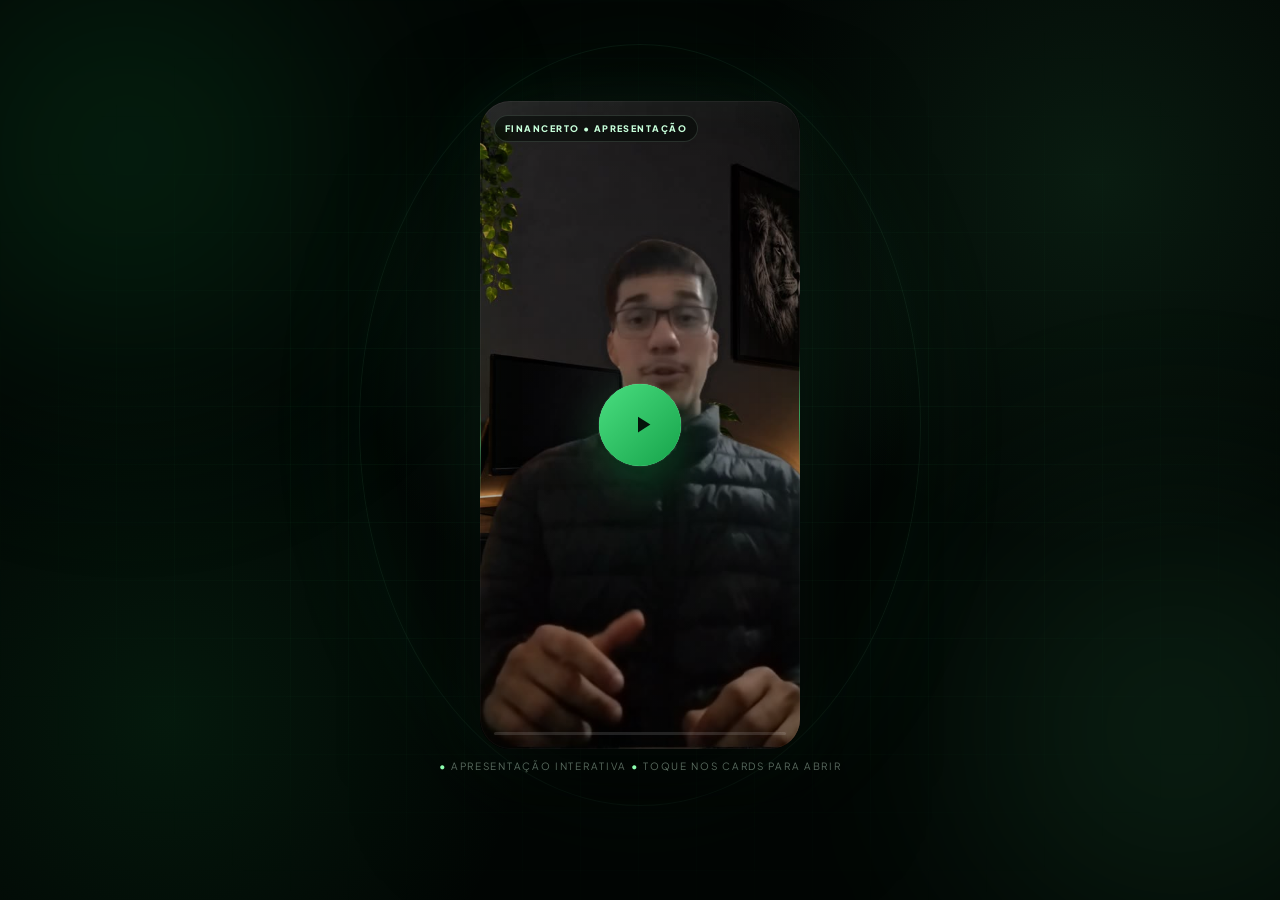
==== commit b7fe32ec: "Anima cards de Instagram/WhatsApp sincronizados ao vídeo e adiciona retomada automática de reproduçã" ====
--- a/index.html
+++ b/index.html
@@ -62,6 +62,23 @@
 #vi-flash{position:fixed;inset:0;z-index:1000000;opacity:0;pointer-events:none;background:radial-gradient(circle,rgba(217,255,230,.96),rgba(74,222,128,.26) 28%,transparent 72%)}#vi-flash.vi-go{animation:flash .9s ease-out forwards}@keyframes flash{0%{opacity:0}12%{opacity:1}100%{opacity:0}}
 .vi-p{position:fixed;left:50%;top:50%;width:5px;height:5px;border-radius:50%;background:#7dffac;box-shadow:0 0 12px #7dffac;z-index:1000000;pointer-events:none;animation:burst .95s cubic-bezier(.16,.84,.44,1) forwards}@keyframes burst{to{transform:translate(var(--tx),var(--ty)) scale(0);opacity:0}}
 
+/* Animações de destaque disparadas no instante exato da fala de cada card */
+.vi-mark,.vi-social .social-icon{position:relative}
+.icon-ring{position:absolute;inset:-8px;border-radius:22px;opacity:0;pointer-events:none;z-index:-1}
+.vi-card.vi-pop .vi-mark,.vi-card.vi-pop .social-icon{animation:icon-pop .7s cubic-bezier(.22,1.65,.36,1) both}
+@keyframes icon-pop{0%{transform:scale(.35) rotate(-16deg)}55%{transform:scale(1.2) rotate(5deg)}78%{transform:scale(.93) rotate(-2deg)}100%{transform:scale(1) rotate(0)}}
+.vi-instagram.vi-pop .icon-ring{animation:ig-ring .95s ease-out both;background:conic-gradient(from 90deg,#feda75,#fa7e1e,#d62976,#962fbf,#4f5bd5,#feda75)}
+@keyframes ig-ring{0%{opacity:.95;transform:scale(.55)}65%{opacity:.4}100%{opacity:0;transform:scale(1.65)}}
+.vi-whatsapp.vi-pop .icon-ring{animation:wa-ring .95s ease-out both;background:radial-gradient(circle,#25D366 0%,transparent 70%)}
+@keyframes wa-ring{0%{opacity:.9;transform:scale(.55)}65%{opacity:.35}100%{opacity:0;transform:scale(1.75)}}
+.vi-identity.vi-pop .vi-mark{animation:icon-pop .7s cubic-bezier(.22,1.65,.36,1) both,mark-glow 1.05s ease-out both}
+@keyframes mark-glow{0%{box-shadow:0 0 0 0 rgba(74,222,128,.75)}100%{box-shadow:0 0 0 28px rgba(74,222,128,0)}}
+.vi-card.vi-pop .title,.vi-card.vi-pop h3{animation:text-rise .5s ease .06s both}
+.vi-card.vi-pop .handle,.vi-card.vi-pop p{animation:text-rise .5s ease .16s both}
+@keyframes text-rise{from{opacity:0;transform:translateY(7px)}to{opacity:1;transform:translateY(0)}}
+.vi-card.vi-pop .vi-cta{animation:cta-rise .5s ease .24s both}
+@keyframes cta-rise{from{opacity:0;transform:translateY(9px) scale(.94)}to{opacity:1;transform:translateY(0) scale(1)}}
+
 @media (max-width:980px){
  #vi-stage{width:96vw;height:94vh;grid-template-columns:1fr;grid-template-rows:1fr auto 1fr;gap:0;justify-items:center}
  #vi-frame{grid-row:2;width:min(290px,58vw);height:min(72vh,570px)}
@@ -91,7 +108,7 @@
     <div class="vi-side left">
       <a class="vi-card vi-identity" id="vi-cue-name" href="javascript:void(0)" aria-label="Apresentação do Yago">
         <span class="vi-card-inner">
-          <span class="vi-mark" aria-hidden="true"><svg viewBox="0 0 24 24"><path d="M5 4h14a1 1 0 0 1 1 1v14a1 1 0 0 1-1 1H5a1 1 0 0 1-1-1V5a1 1 0 0 1 1-1Zm3 4v8h2V8H8Zm4 0v8h2V8h-2Zm4 0v8h2V8h-2Z"/></svg></span>
+          <span class="vi-mark" aria-hidden="true"><span class="icon-ring"></span><svg viewBox="0 0 24 24"><path d="M5 4h14a1 1 0 0 1 1 1v14a1 1 0 0 1-1 1H5a1 1 0 0 1-1-1V5a1 1 0 0 1 1-1Zm3 4v8h2V8H8Zm4 0v8h2V8h-2Zm4 0v8h2V8h-2Z"/></svg></span>
           <span class="markrow">
             <span><span class="kicker">APRESENTAÇÃO</span><h3>Yago de Assis</h3></span>
           </span>
@@ -104,7 +121,7 @@
       <a class="vi-card vi-social vi-whatsapp" id="vi-cue-whatsapp" href="https://wa.me/5519992440358" target="_blank" rel="noopener noreferrer" aria-label="Abrir WhatsApp do Yago">
         <span class="vi-card-inner">
           <span class="social-main">
-            <span class="social-icon" aria-hidden="true"><svg viewBox="0 0 24 24"><path d="M20.2 11.4a8.15 8.15 0 0 1-12.13 7.1L4 20l1.52-3.89A8.15 8.15 0 1 1 20.2 11.4Z"></path><path d="M8.4 8.1c.3-.3.6-.34.9-.09l1.04 1.03c.24.24.29.55.1.84l-.52.77a6.2 6.2 0 0 0 3.42 3.42l.77-.52c.29-.19.6-.14.84.1l1.03 1.04c.25.3.21.6-.09.9-.5.5-1.07.72-1.68.67-2.02-.18-5.92-3.2-6.6-5.84-.15-.58.05-1.18.59-1.72Z"></path></svg></span>
+            <span class="social-icon" aria-hidden="true"><span class="icon-ring"></span><svg viewBox="0 0 24 24"><path d="M20.2 11.4a8.15 8.15 0 0 1-12.13 7.1L4 20l1.52-3.89A8.15 8.15 0 1 1 20.2 11.4Z"></path><path d="M8.4 8.1c.3-.3.6-.34.9-.09l1.04 1.03c.24.24.29.55.1.84l-.52.77a6.2 6.2 0 0 0 3.42 3.42l.77-.52c.29-.19.6-.14.84.1l1.03 1.04c.25.3.21.6-.09.9-.5.5-1.07.72-1.68.67-2.02-.18-5.92-3.2-6.6-5.84-.15-.58.05-1.18.59-1.72Z"></path></svg></span>
             <span class="copy"><span class="kicker">WHATSAPP</span><span class="title">Fala comigo</span><span class="handle">(19) 99244-0358</span></span>
           </span>
           <span class="vi-action"><span class="vi-cta">Abrir conversa <span class="vi-arrow">↗</span></span><span class="vi-hint">Clique para acessar</span></span>
@@ -129,7 +146,7 @@
       <a class="vi-card vi-social vi-instagram" id="vi-cue-instagram" href="https://www.instagram.com/yago._.assis/" target="_blank" rel="noopener noreferrer" aria-label="Abrir Instagram do Yago">
         <span class="vi-card-inner">
           <span class="social-main">
-            <span class="social-icon" aria-hidden="true"><svg viewBox="0 0 24 24"><rect x="3.2" y="3.2" width="17.6" height="17.6" rx="5"></rect><circle cx="12" cy="12" r="4.1"></circle><circle cx="17.55" cy="6.55" r="1"></circle></svg></span>
+            <span class="social-icon" aria-hidden="true"><span class="icon-ring"></span><svg viewBox="0 0 24 24"><rect x="3.2" y="3.2" width="17.6" height="17.6" rx="5"></rect><circle cx="12" cy="12" r="4.1"></circle><circle cx="17.55" cy="6.55" r="1"></circle></svg></span>
             <span class="copy"><span class="kicker">INSTAGRAM</span><span class="title">Me acompanha por lá</span><span class="handle">@yago._.assis</span></span>
           </span>
           <span class="vi-action"><span class="vi-cta">Seguir perfil <span class="vi-arrow">↗</span></span><span class="vi-hint">Clique para abrir</span></span>
@@ -138,6 +155,7 @@
       </a>
     </div>
   </div>
+  <br>
   <div class="vi-hud"><b>•</b> APRESENTAÇÃO INTERATIVA <b>•</b> toque nos cards para abrir</div>
 </div>
 <div id="vi-flash"></div>
@@ -152,7 +170,8 @@
       cueName=document.getElementById('vi-cue-name'),
       cueInstagram=document.getElementById('vi-cue-instagram'),
       cueWhatsapp=document.getElementById('vi-cue-whatsapp'),
-      seenKey='fincerto_video_seen';
+      seenKey='fincerto_video_seen',
+      timeKey='fincerto_video_time';
 
   // Tempos definidos a partir das legendas embutidas no vídeo enviado.
   var cues=[
@@ -166,6 +185,13 @@
     if(!card) return;
     card.classList.toggle('is-live',on);
     card.setAttribute('aria-hidden',on?'false':'true');
+    if(on){
+      card.classList.remove('vi-pop');
+      void card.offsetWidth; // força reflow para reiniciar a animação
+      card.classList.add('vi-pop');
+      clearTimeout(card._popTimer);
+      card._popTimer=setTimeout(function(){card.classList.remove('vi-pop')},1300);
+    }
   }
   function clearCards(){ cues.forEach(function(c){setCard(c.el,false)}); active=null; }
   function sync(){
@@ -203,16 +229,42 @@
   try{alreadySeen=localStorage.getItem(seenKey)==='1'}catch(e){}
   if(alreadySeen){wrap.style.display='none';document.body.classList.remove('vi-active');return;}
 
+  function savePosition(){
+    try{
+      if(video.currentTime>0.5 && !video.ended){
+        localStorage.setItem(timeKey,String(video.currentTime));
+      }
+    }catch(e){}
+  }
+  function restorePosition(){
+    var saved=0;
+    try{saved=parseFloat(localStorage.getItem(timeKey))||0}catch(e){}
+    if(saved>0.5 && (!video.duration || saved<video.duration-0.4)){
+      try{video.currentTime=saved}catch(e){}
+    }
+    sync();
+  }
+
   play.addEventListener('click',begin);
-  video.addEventListener('timeupdate',sync);
-  video.addEventListener('loadedmetadata',sync);
+  var saveTimer=null;
+  video.addEventListener('timeupdate',function(){
+    sync();
+    if(!saveTimer){
+      saveTimer=setTimeout(function(){savePosition();saveTimer=null},800);
+    }
+  });
+  video.addEventListener('loadedmetadata',restorePosition);
+  if(video.readyState>=1) restorePosition();
   video.addEventListener('seeking',sync);
+  video.addEventListener('pause',savePosition);
+  window.addEventListener('pagehide',savePosition);
+  window.addEventListener('beforeunload',savePosition);
   video.addEventListener('pause',function(){
     if(!video.ended && started && video.currentTime>0) play.classList.remove('vi-hidden');
   });
   video.addEventListener('play',function(){started=true;play.classList.add('vi-hidden')});
   video.addEventListener('ended',function(){
-    try{localStorage.setItem(seenKey,'1')}catch(e){}
+    try{localStorage.setItem(seenKey,'1');localStorage.removeItem(timeKey)}catch(e){}
     clearCards();
     if(progress) progress.style.width='100%';
     frame.classList.add('vi-end');
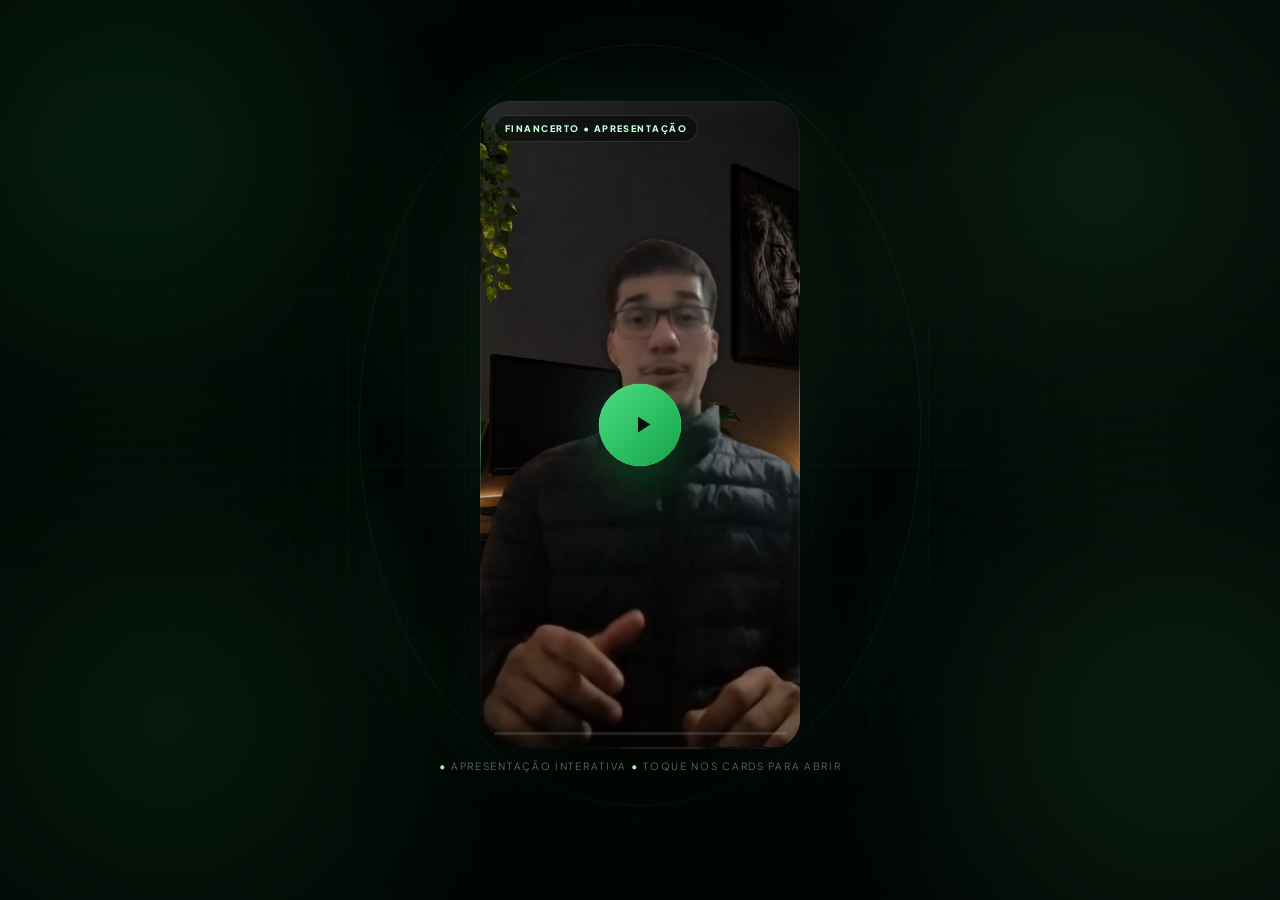
==== commit ebabb35b: "Ajusta tempos exatos das animações conforme legendas do vídeo" ====
--- a/index.html
+++ b/index.html
@@ -173,11 +173,11 @@
       seenKey='fincerto_video_seen',
       timeKey='fincerto_video_time';
 
-  // Tempos definidos a partir das legendas embutidas no vídeo enviado.
+  // Tempos conferidos frame a frame nas legendas embutidas do vídeo enviado.
   var cues=[
-    {el:cueName,start:0.95,end:4.80},
-    {el:cueInstagram,start:48.35,end:50.45},
-    {el:cueWhatsapp,start:51.90,end:54.50}
+    {el:cueName,start:0.70,end:3.00},
+    {el:cueInstagram,start:48.30,end:50.30},
+    {el:cueWhatsapp,start:52.20,end:54.60}
   ];
   var active=null,started=false;
 
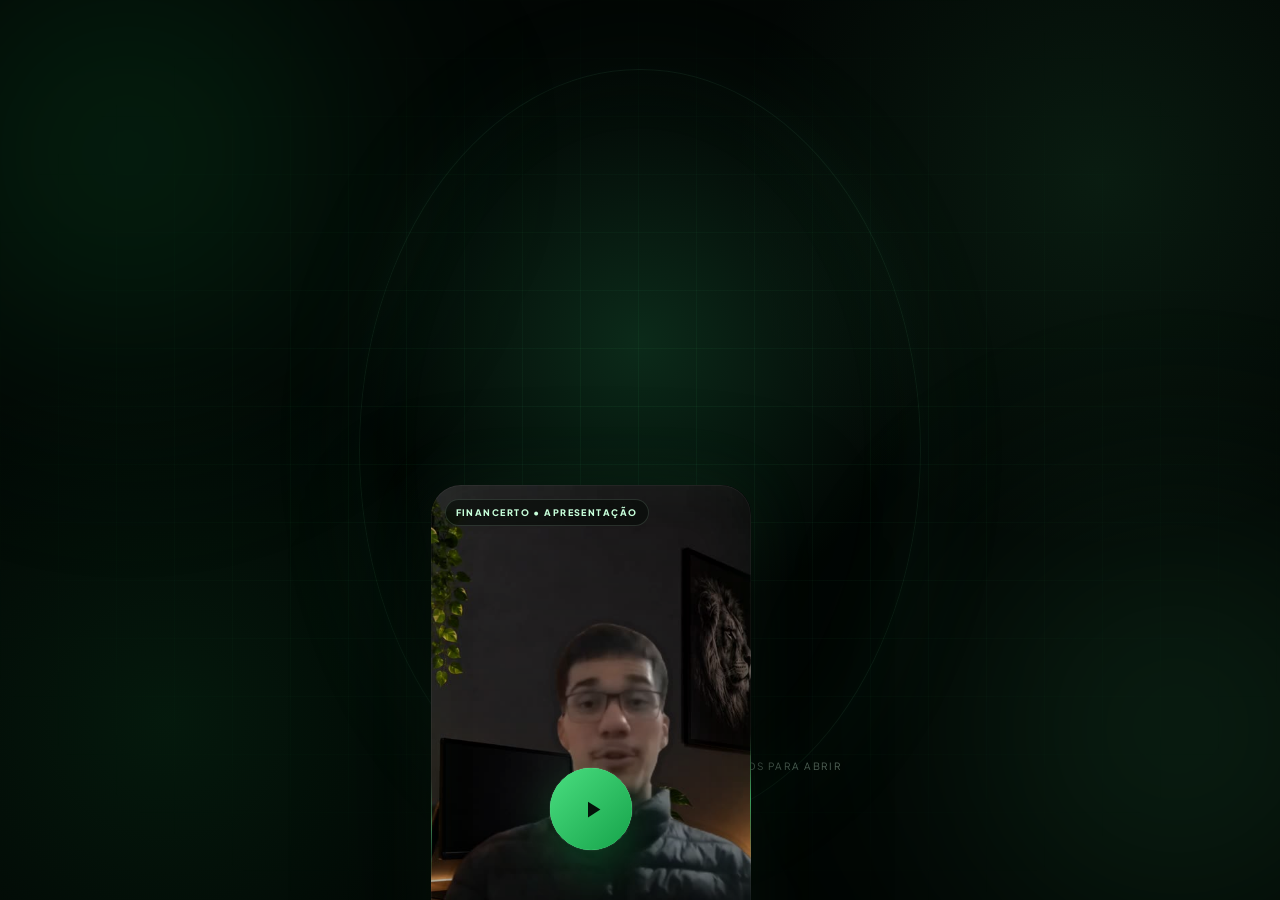
==== commit 5fd74c06: "Corrige bug que impedia os cards de aparecer durante o vídeo" ====
--- a/index.html
+++ b/index.html
@@ -23,6 +23,7 @@
 .vi-orb{position:absolute;width:min(52vw,680px);aspect-ratio:1;border-radius:50%;filter:blur(90px);pointer-events:none;background:radial-gradient(circle,rgba(22,163,74,.20),transparent 68%);animation:vi-orb 11s ease-in-out infinite alternate}
 .vi-orb.o1{left:-16%;top:-20%}.vi-orb.o2{right:-18%;bottom:-18%;animation-delay:-5s;background:radial-gradient(circle,rgba(74,222,128,.14),transparent 70%)}
 @keyframes vi-orb{to{transform:translate(5%,7%) scale(1.14)}}
+<!-- ALTERACAO TESTE -->
 
 #vi-stage{position:relative;width:min(1180px,96vw);height:min(820px,92vh);display:grid;grid-template-columns:minmax(250px,1fr) 320px minmax(250px,1fr);align-items:center;gap:38px;isolation:isolate}
 #vi-stage::before{content:"";position:absolute;left:50%;top:50%;width:560px;height:760px;transform:translate(-50%,-50%);border-radius:50%;border:1px solid rgba(116,255,171,.08);box-shadow:0 0 120px rgba(74,222,128,.05),inset 0 0 90px rgba(74,222,128,.035);pointer-events:none}
